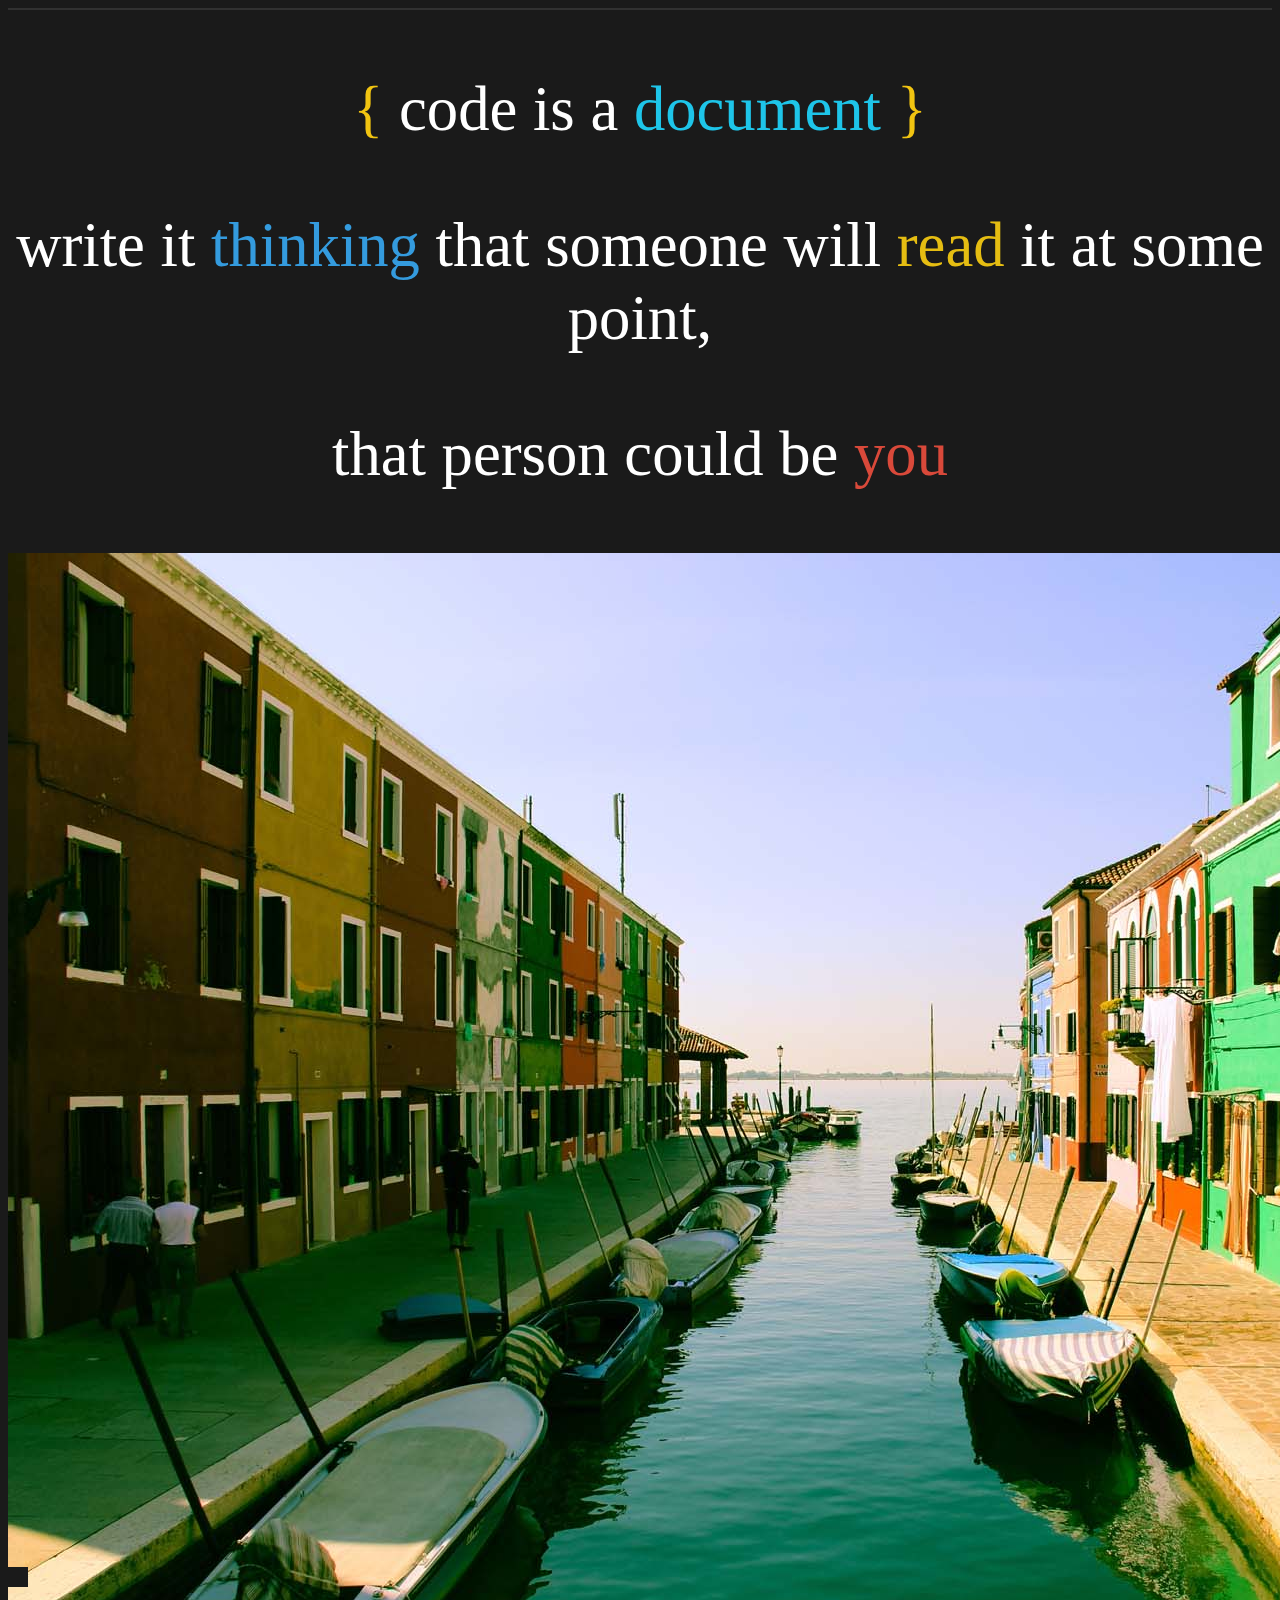
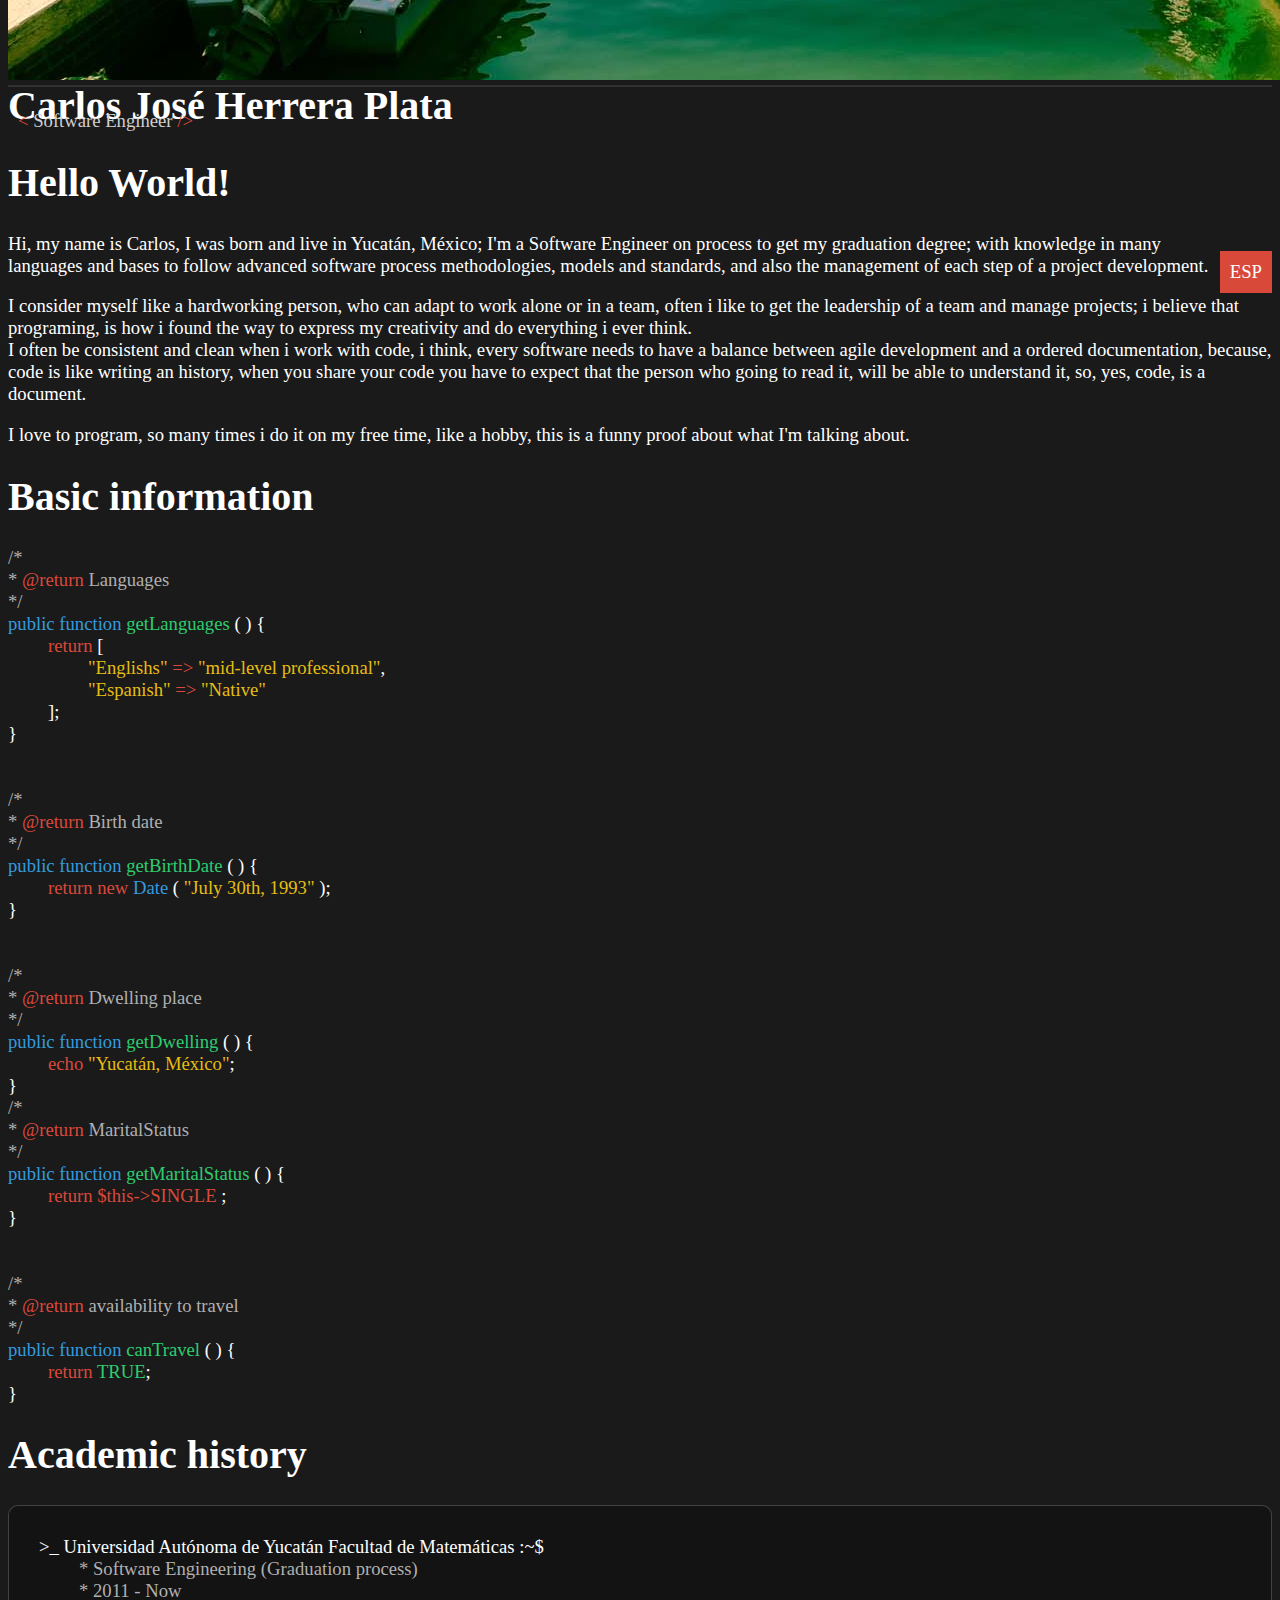
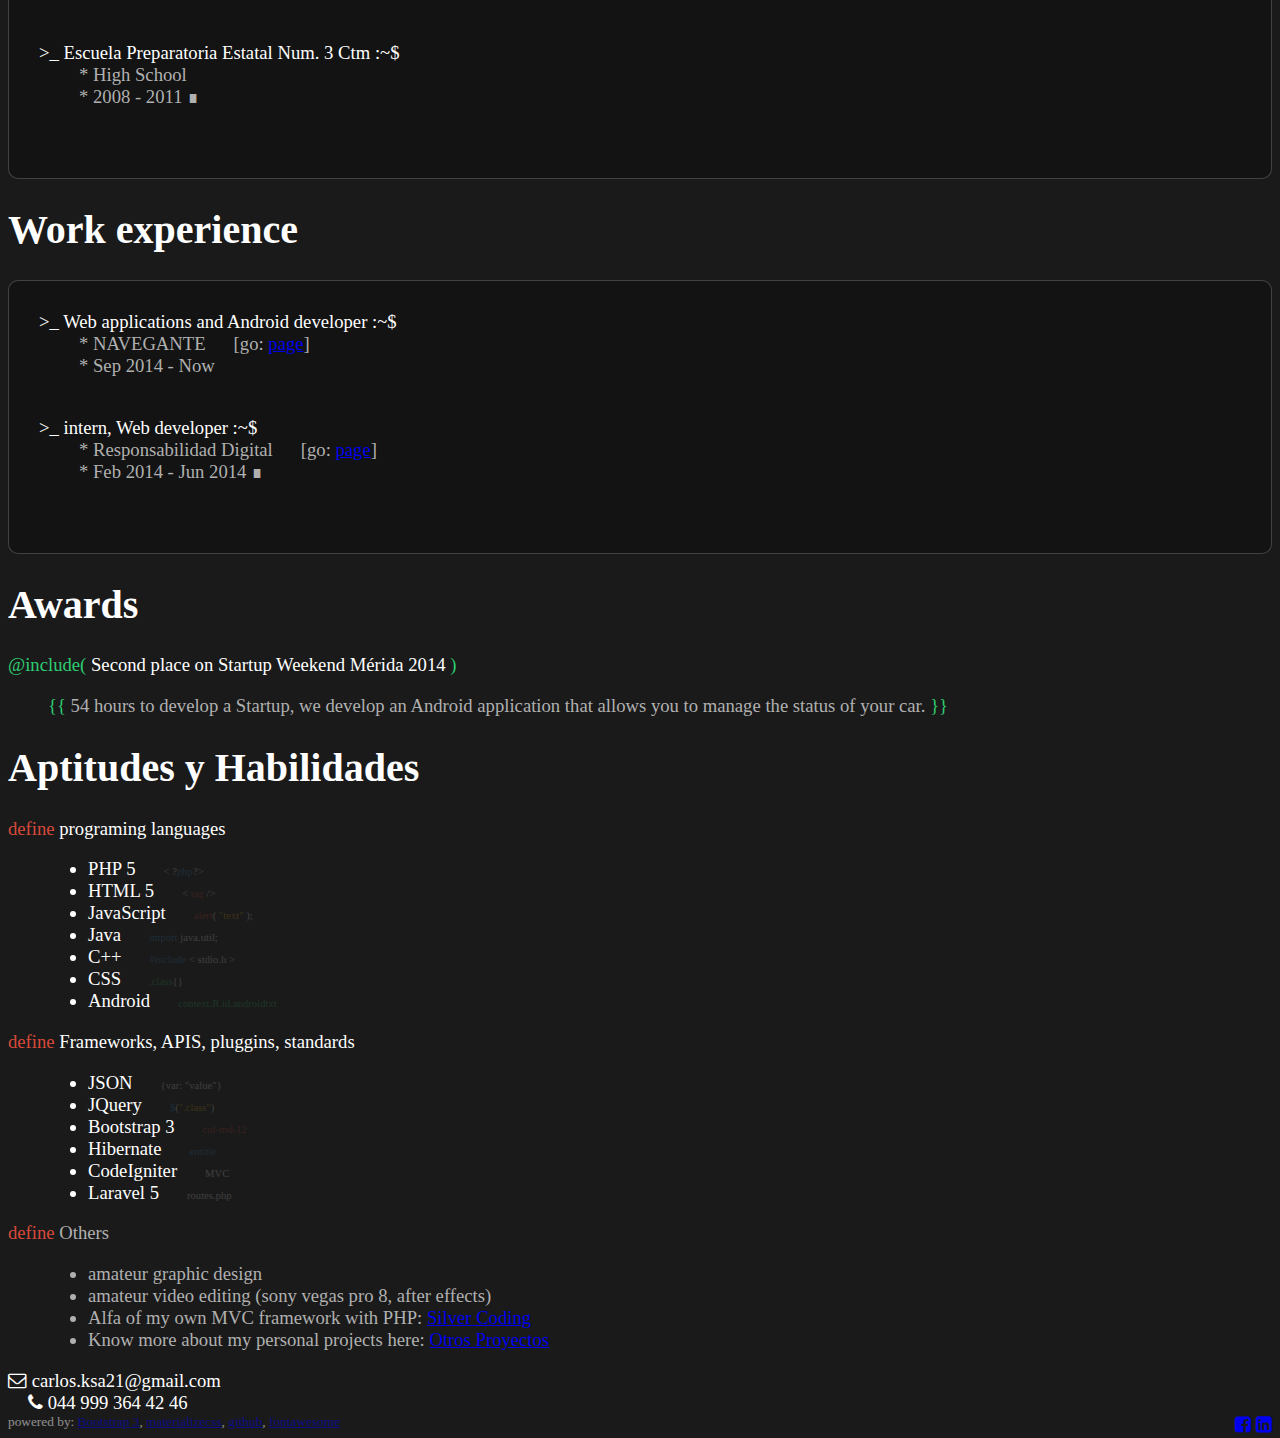
==== eng.html @ 8de384ec "eng final" ====
<!DOCTYPE html>
<html>

<head>
	<meta charset="UTF-8">
	<title>Hello Im Carlos</title>
	<link href="public/css/app.css" rel="stylesheet">
	<link href="public/css/materialize.min.css" rel="stylesheet">
	<link href="public/css/custom.css" rel="stylesheet">
	<link rel="stylesheet" href="https://cdnjs.cloudflare.com/ajax/libs/font-awesome/4.3.0/css/font-awesome.css">
</head>

<body>

	<div class="parallax-container">
		<div class="quote">
			<p> 
				<span style="color:#f1c411" >{</span> 
				code is a <span style="color:#1ec5e9">document</span> 
				<span style="color:#f1c411" >}</span>
			</p>
			<p>
				write it <span style="color:#349bde">thinking</span>  that someone will <span style="color:#e5bd12">read</span> it at some point,
			</p>
			<p>
				that person could be <span style="color:#d9493a">you</span>
			</p>
		</div>
      <div class="parallax"><img src="public/images/parallax1.jpg"></div>
    </div>

    <div class="profile-image container">
    	<div class="row">
    		<div class="col-md-3 col-sm-12">
    			<img src="public/images/perfil.jpg" class="img-responsive img-circle profile" alt="">
    		</div>
    		<div class="col-md-8 col-sm-11 title">
    			<h1>Carlos Jos&eacute; Herrera Plata</h1>
    			<p class="career">
    				<span style="color:#d9493a"><</span> Software Engineer <span style="color:#d9493a">/></span>
    			</p>
    		</div>
    		<div class="col-md-1 col-sm-1">
    			<a href="/"><span class="pull-right" style="  background-color: #d9493a;margin-top: 100px;padding: 10px;">
    				<span style="color:white;">ESP</span>
    			</span></a>
    		</div>
    	</div>

    </div>

    

	<div class="container">
		<div class="row" id="about-me">
			<div class="col-md-12">
				<h1>Hello World!</h1>

				<p>
					Hi, my name is Carlos, I was born and live in Yucatán, México; I'm a Software Engineer on process to get my graduation degree; with knowledge in many languages and bases to follow advanced software process methodologies, models and standards, and also the management of each step of a project development.
				</p>
				<p>
					I consider myself like a hardworking person, who can adapt to work alone or in a team, often i like to get the leadership of a team and manage projects; i believe that programing, is how i found the way to express my creativity and do everything i ever think. <br>
					I often be consistent and clean when i work with code, i think, every software needs to have a balance between agile development and a ordered documentation, because, code is like writing an history, when you share your code you have to expect that the person who going to read it, will be able to understand it, so, yes, code, is a document.
				</p>
				<p>
					I love to program, so many times i do it on my free time, like a hobby, this is a funny proof about what I'm talking about.

				</p>
			</div>
		</div>


		<div class="row" id="basic-info">
			<h1>Basic information</h1>

			<div class="col-md-6">
				<span class="tgrey">
					/* <br>
					*<span class="torange"> @return </span> Languages<br>
					*/
				</span> 
				<br>
				<span style="color:#349bde">public function</span> 
				<span style="color:#2ECC71">getLanguages</span> 
				( ) { <br>
					<div class="tab">
						<span class="torange">return</span> [ 
							<div class="tab">
								<span class="tyellow">"Englishs"</span> <span class="torange"> => </span> <span class="tyellow">"mid-level professional"</span>,
							</div>
							 <div class="tab">
							 	<span class="tyellow">"Espanish"</span> <span class="torange">=></span> <span class="tyellow">"Native"</span>  
							 </div>
						]; <br>
					</div>
				}

				<br> <br> <br>

				<span class="tgrey">
					/* <br>
					*<span class="torange"> @return </span> Birth date <br>
					*/
				</span> 
				<br>
				<span style="color:#349bde">public function</span> 
				<span style="color:#2ECC71">getBirthDate</span> 
				( ) { <br>
					<div class="tab">
						<span class="torange">return new</span> <span class="tblue">Date</span> ( <span class="tyellow">"July 30th, 1993"</span> ); <br>
					</div>
				}

				<br> <br> <br>

				<span class="tgrey">
					/* <br>
					*<span class="torange"> @return </span> Dwelling place <br>
					*/
				</span> 
				<br>
				<span style="color:#349bde">public function</span> 
				<span style="color:#2ECC71">getDwelling</span> 
				( ) { <br>
					<div class="tab">
						<span class="torange">echo</span> <span class="tyellow">"Yucatán, México"</span>; <br>
					</div>
				}
			</div>

			<div class="col-md-6">
				<span class="tgrey">
					/* <br>
					*<span class="torange"> @return </span> MaritalStatus <br>
					*/
				</span> 
				<br>
				<span style="color:#349bde">public function</span> 
				<span style="color:#2ECC71">getMaritalStatus</span> 
				( ) { <br>
					<div class="tab">
						<span class="torange">return $this->SINGLE</span> ; <br>
					</div>
				}

				<br> <br> <br>

				<span class="tgrey">
					/* <br>
					*<span class="torange"> @return </span> availability to travel <br>
					*/
				</span> 
				<br>
				<span style="color:#349bde">public function</span> 
				<span style="color:#2ECC71">canTravel</span> 
				( ) { <br>
					<div class="tab">
						<span class="torange">return</span> <span class="tgreen">TRUE</span>; <br>
					</div>
				}
			</div>
		</div>
		
		

		<div class="row" id="stundet">
			<h1>Academic history</h1>

			<div class="prompt">
				<div class="command">
					>_ Universidad Autónoma de Yucatán Facultad de Matemáticas :~$
					<div class="tab tgrey">
						* Software Engineering (Graduation process) <br>
						* 2011 - Now
					</div>
				</div>
				<div class="command">
					>_ Escuela Preparatoria Estatal Num. 3 Ctm :~$
					<div class="tab tgrey">
						* High School <br>
						* 2008 - 2011 &#8718;
					</div>
				</div>
			</div>
		</div>


		<div class="row" id="exp">
			<h1>Work experience</h1>

			<div class="prompt">
				<div class="command">
					>_ Web applications and Android developer :~$ 
					<div class="tab tgrey">
						* NAVEGANTE &emsp; [go: <a href="http://navegantes.mx/">page</a>]<br>
						* Sep 2014 - Now
					</div>
				</div>
				<div class="command">
					>_ intern, Web developer :~$
					<div class="tab tgrey">
						* Responsabilidad Digital &emsp; [go: <a href="http://www.responsabilidaddigital.org/">page</a>]<br>
						* Feb 2014 - Jun 2014 &#8718;
					</div>
				</div>
			</div>
		</div>
		
		<div class="row" id="reconocimientos">
			<h1> Awards </h1>
			<p>
				<span class="tgreen">@include(</span> Second place on Startup Weekend Mérida 2014 <span class="tgreen">)</span></span>
				<div class="tab tgrey">
					<span class="tgreen">{{</span> 54 hours to develop a Startup, we develop an Android application that allows you to manage the status of your car.
					<span class="tgreen">}}</span>
				</div>
			</p>
		</div>


		<div class="row" id="apt">
			<div class="row">
				<h1>Aptitudes y Habilidades</h1>
				<div class="col-md-6">
					<div class="row">
						<span class="torange">define </span> programing languages
						<div class="tab">
							<ul>
								<li>PHP 5 &emsp; <span class="small"> < ?<span class="tblue">php</span>?> </span> </li>
								<li>HTML 5 &emsp; <span class="small"> < <span class="torange">tag </span> /> </span></li>
								<li>JavaScript &emsp; <span class="small"><span class="torange">alert</span>( <span class="tyellow">"text"</span> ); </span></li>
								<li>Java &emsp; <span class="small"> <span class="tblue">import</span> java.util; </span></li>
								<li>C++ &emsp; <span class="small"> <span class="tblue">#include</span> < stdio.h > </span> </li>
								<li>CSS &emsp; <span class="small"> <span class="tgreen">.class</span>{} </span></li>
								<li>Android &emsp; <span class="small tgreen">context.R.id.androidtxt</span> </li>
							</ul>
						</div>
					</div>
				</div>

				<div class="col-md-6">
					<span class="torange">define </span> Frameworks, APIS, pluggins, standards
					<div class="tab">
						<ul>
							<li>JSON &emsp; <span class="small"> {var: "value"}</span> </li>
							<li>JQuery &emsp; <span class="small"> <span class="tblue">$</span>(<span class="tyellow">".class"</span>) </span> </li>
							<li>Bootstrap 3 &emsp; <span class="small"> <span class="torange">col-md-12</span> </span> </li>
							<li>Hibernate &emsp; <span class="small"> <span class="tblue">entitie</span> </span></li>
							<li>CodeIgniter &emsp; <span class="small"> MVC </span> </li>
							<li>Laravel 5 &emsp; <span class="small"> routes.php </span> </li>
						</ul>
					</div>
				</div>

			</div>

			<div class="row">
				<div class="col-md-6 tgrey">
					<span class="torange">define </span> Others
					<div class="tab">
						<ul>
							<li>amateur graphic design</li>
							<li>amateur video editing (sony vegas pro 8, after effects)</li>
							<li>Alfa of my own MVC framework with PHP: <a href="http://github.com/kingskull619/mvc" target="_blank">Silver Coding</a></li>
							<li>Know more about my personal projects here: <a href="http://github.com/kingskull619?tab=repositories" target="_blank">Otros Proyectos</a></li>
						</ul>
					</div>
				</div>
			</div>
		</div>


	</div>

	<footer class="page-footer grey darken-4">
          <div class="container ">
            <div class="row">
              <div class="col-md-4">
              	<i class="fa fa-envelope-o"></i> carlos.ksa21@gmail.com
              </div>
              <div class="col-md-4">      	
              	<i class="fa fa-phone" style="margin-left:20px;"></i> 044 999 364 42 46</i>
              </div>
              <div class="col-md-4">
              	<div class="social">
              		<a href="http://www.facebook.com/carlos.herreraplata" class="btn-floating" target="_blank"><i class="fa fa-facebook-square"></i></a>
              		<a href="http://mx.linkedin.com/pub/carlos-josé-herrera-plata/a4/596/bb6" class="btn-floating" target="_blank"><i class="fa fa-linkedin-square"></i></a>
              	</div>
              </div>
            </div>
          </div>
          <div class="footer-copyright">
            <div class="container">
	            powered by: <a href="http://getbootstrap.com/" class="text-white">Bootstrap 3</a>, 
	            <a href="http://materializecss.com/buttons.html" class="text-white">materializecss</a>,
	            <a href="www.github.com" class="text-white">github</a>,
	            <a href="http://fortawesome.github.io/Font-Awesome/" class="text-white">fontawesome</a>
            </div>
          </div>
 	</footer>

<!-- /////////////////////scripts///////////////////////////////////////////// -->

<script src="https://cdnjs.cloudflare.com/ajax/libs/jquery/2.1.3/jquery.min.js"></script>
<script type="text/javascript" src="https://cdnjs.cloudflare.com/ajax/libs/twitter-bootstrap/3.3.4/js/bootstrap.min.js"></script>
<script type="text/javascript" src="public/js/materialize.min.js"></script>

<script type="text/javascript">
	$(document).ready(function(){
	      $('.parallax').parallax();
	    });
</script>

</body>
</html>
---- public/css/custom.css ----
body{
	background-color: #1a1a1a !important;
	color: white;
	font-size: 14pt;
}

pre{
	background-color: #1a1a1a !important;
	  border: none;
	  color: white;
}
h1 {
	font-size: 30pt;
}
h2{
	font-size: 25pt;
}
h3{
	font-size: 20pt;
}

.profile{
	max-height: 250px;
	border: 10px solid #1a1a1a;
}

.profile-image{
	margin-top: -120px;
}

.quote{
	color: white;
	text-align: center;
	margin-top: 5%;
	font-size: 47pt;
}

.title{
	margin-top: 90px;
}

.title h1{
	margin-bottom: 0;
}

.title .career{
	color: #CFCFCF;
  	margin-top: -19px;
  	font-size: 14pt;
  	margin-left: 10px;
}

.parallax-container{
	border-bottom: 2px solid rgba(255, 255, 255, 0.1);
	border-top: 2px solid rgba(255, 255, 255, 0.1);
}

.tgrey{
	color:#B0B0B0;
}

.torange{
	color:#d9493a;
}

.tgreen{
	color:#2ECC71;
}

.tblue{
	color:#349bde;
}
.tyellow{
	color:#e5bd12;
}

.tab{
	  margin-left: 40px;
}
.prompt{
	background-color: rgb(19, 19, 19);
	padding: 30px;
	border-radius: 10px;
	border: 1px solid rgba(142, 141, 141, 0.39);
}
.command{
	margin-bottom: 40px;
}

.small {
  font-size: 8pt;
  opacity: 0.15;
}

.social{
	float: right;
}
.footer-copyright{
	font-size: 10pt;
	opacity: 0.5;
}
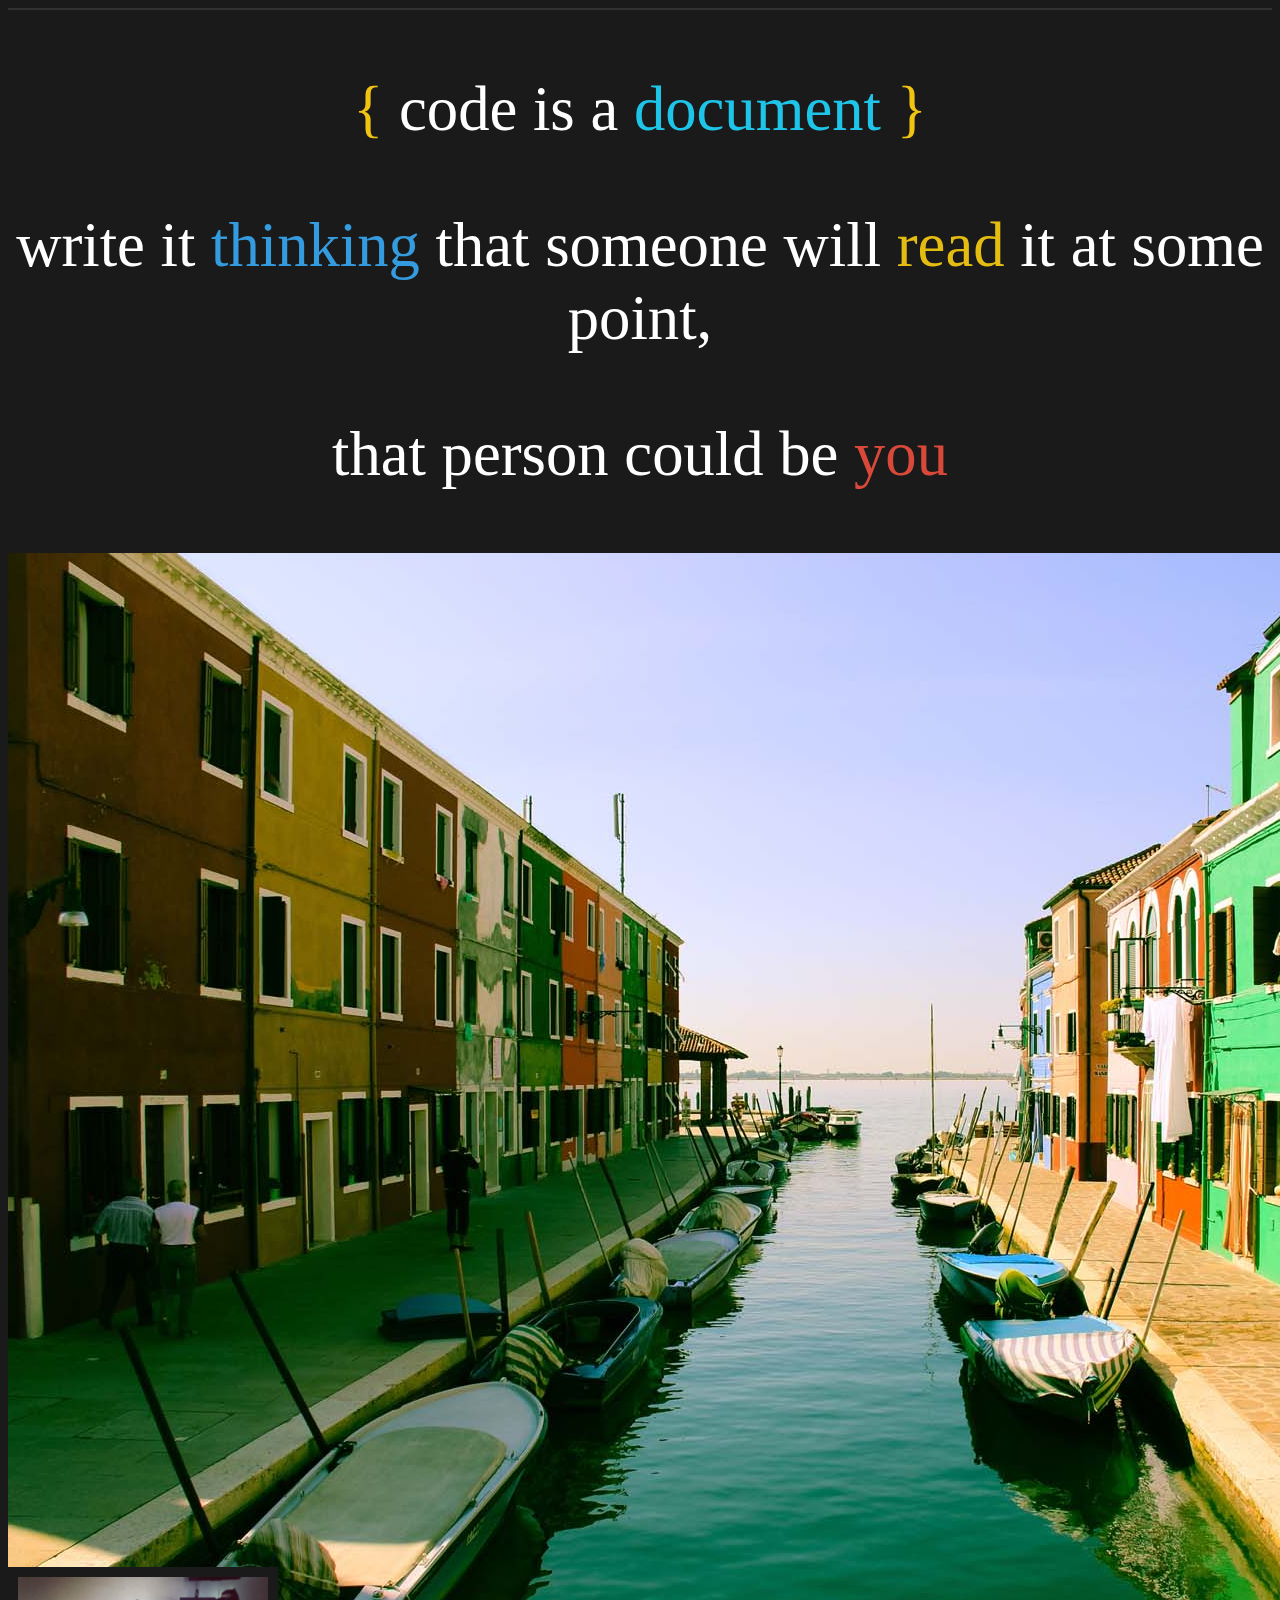
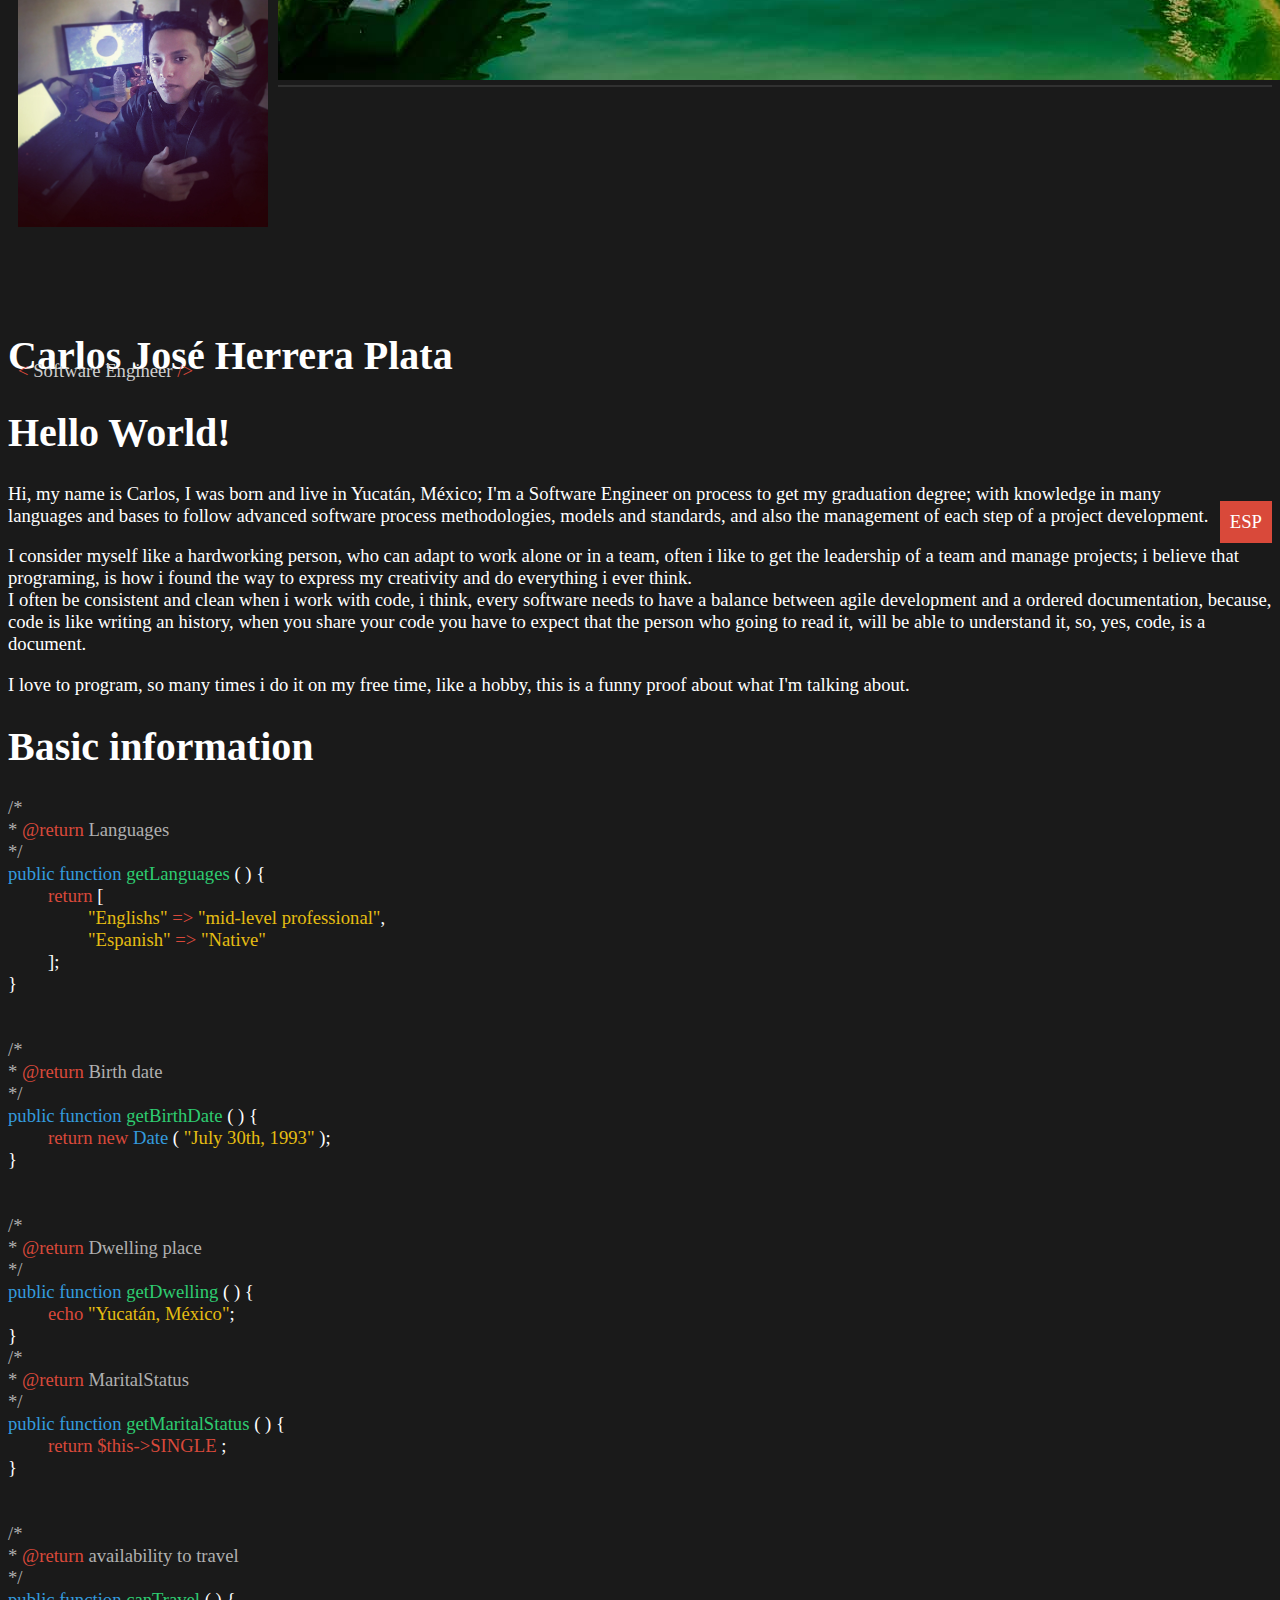
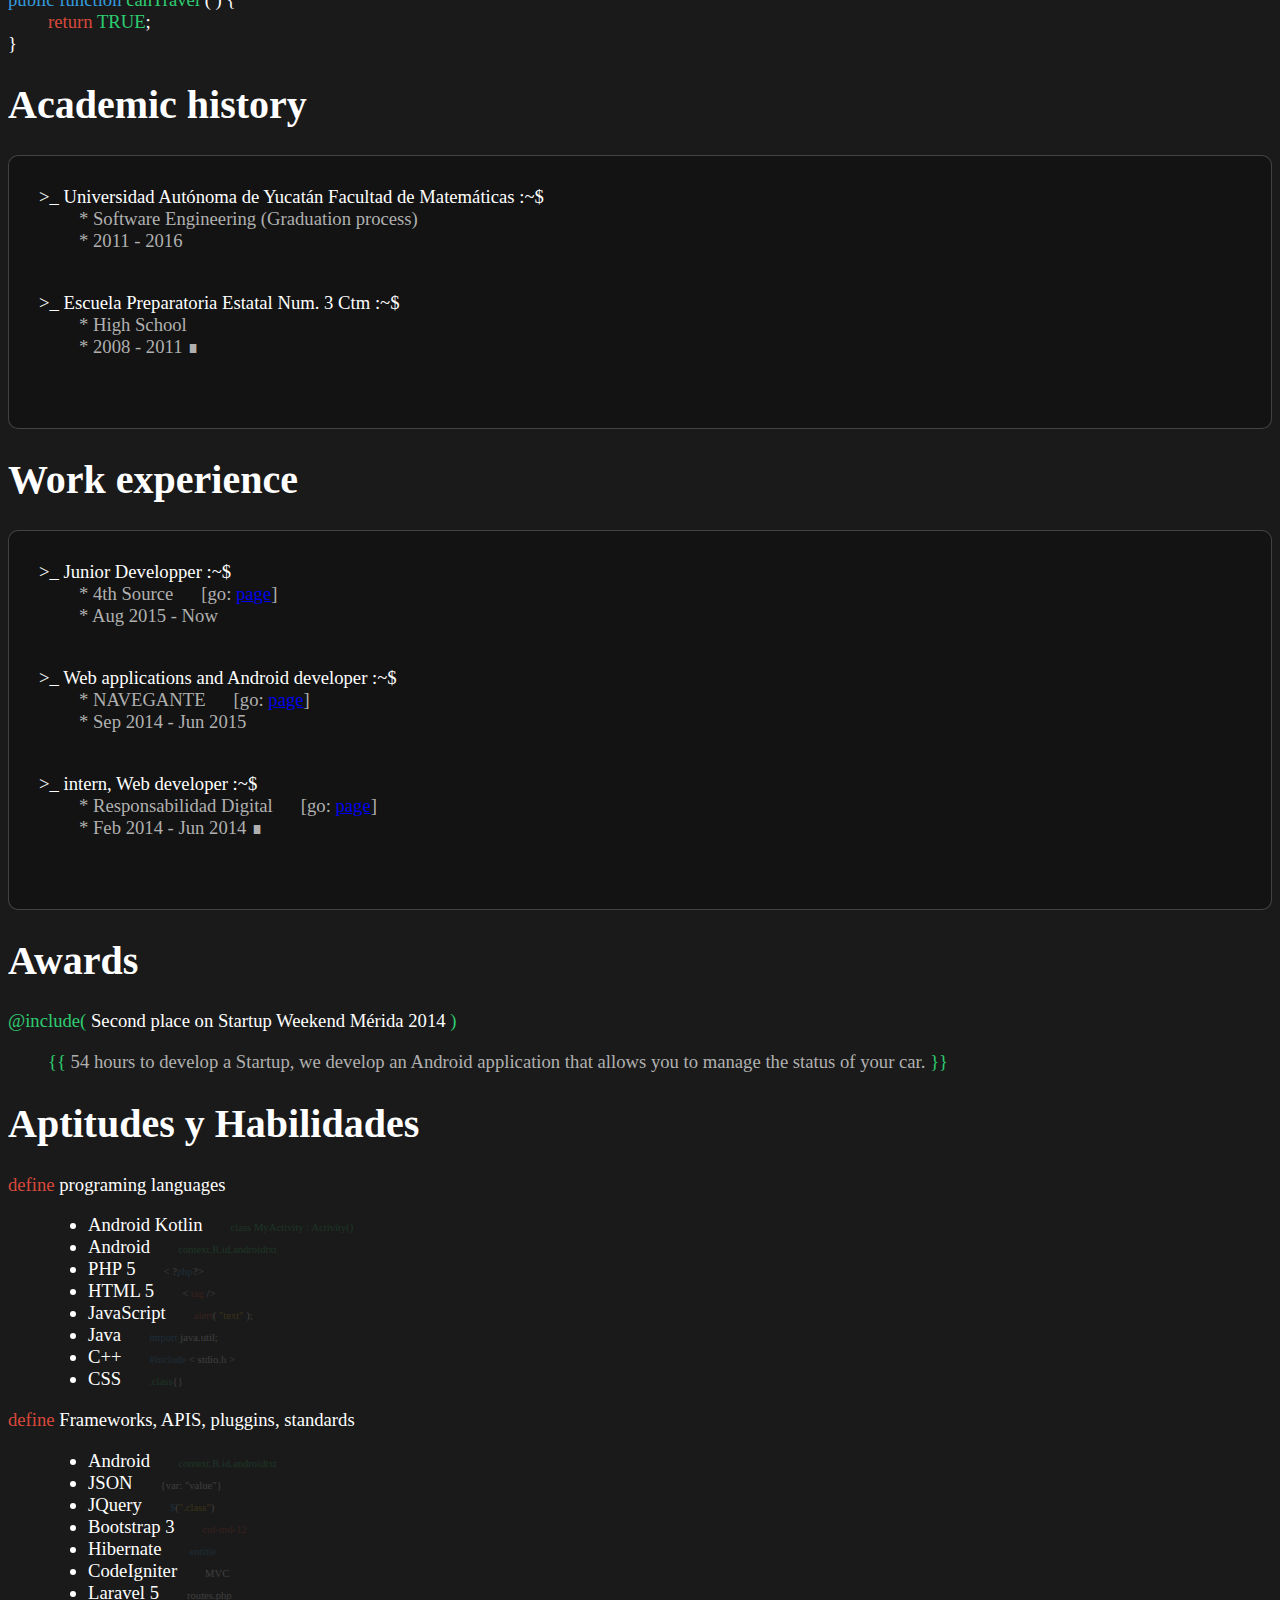
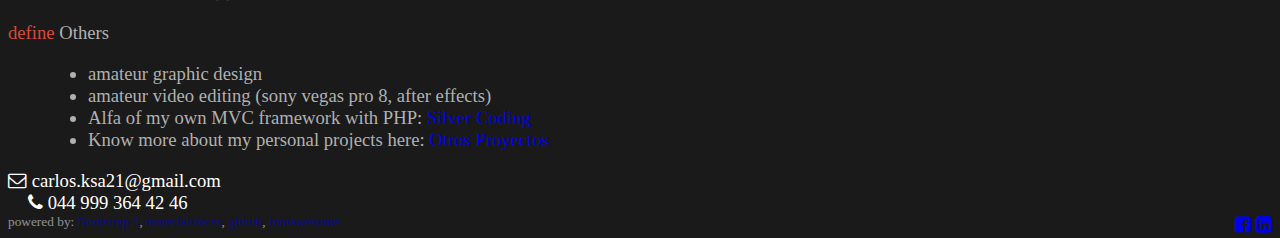
==== commit ea63934f: "Updated" ====
--- a/eng.html
+++ b/eng.html
@@ -172,7 +172,7 @@
 					>_ Universidad Autónoma de Yucatán Facultad de Matemáticas :~$
 					<div class="tab tgrey">
 						* Software Engineering (Graduation process) <br>
-						* 2011 - Now
+						* 2011 - 2016
 					</div>
 				</div>
 				<div class="command">
@@ -191,10 +191,17 @@
 
 			<div class="prompt">
 				<div class="command">
+					>_ Junior Developper :~$ 
+					<div class="tab tgrey">
+						* 4th Source &emsp; [go: <a href="http://www.4thsource.com/">page</a>]<br>
+						* Aug 2015 - Now
+					</div>
+				</div>
+				<div class="command">
 					>_ Web applications and Android developer :~$ 
 					<div class="tab tgrey">
 						* NAVEGANTE &emsp; [go: <a href="http://navegantes.mx/">page</a>]<br>
-						* Sep 2014 - Now
+						* Sep 2014 - Jun 2015
 					</div>
 				</div>
 				<div class="command">
@@ -227,13 +234,14 @@
 						<span class="torange">define </span> programing languages
 						<div class="tab">
 							<ul>
+								<li>Android Kotlin &emsp; <span class="small tgreen">class MyActivity : Activity()</span> </li>
+								<li>Android &emsp; <span class="small tgreen">context.R.id.androidtxt</span> </li>
 								<li>PHP 5 &emsp; <span class="small"> < ?<span class="tblue">php</span>?> </span> </li>
 								<li>HTML 5 &emsp; <span class="small"> < <span class="torange">tag </span> /> </span></li>
 								<li>JavaScript &emsp; <span class="small"><span class="torange">alert</span>( <span class="tyellow">"text"</span> ); </span></li>
 								<li>Java &emsp; <span class="small"> <span class="tblue">import</span> java.util; </span></li>
 								<li>C++ &emsp; <span class="small"> <span class="tblue">#include</span> < stdio.h > </span> </li>
 								<li>CSS &emsp; <span class="small"> <span class="tgreen">.class</span>{} </span></li>
-								<li>Android &emsp; <span class="small tgreen">context.R.id.androidtxt</span> </li>
 							</ul>
 						</div>
 					</div>
@@ -243,6 +251,7 @@
 					<span class="torange">define </span> Frameworks, APIS, pluggins, standards
 					<div class="tab">
 						<ul>
+							<li>Android &emsp; <span class="small tgreen">context.R.id.androidtxt</span> </li>
 							<li>JSON &emsp; <span class="small"> {var: "value"}</span> </li>
 							<li>JQuery &emsp; <span class="small"> <span class="tblue">$</span>(<span class="tyellow">".class"</span>) </span> </li>
 							<li>Bootstrap 3 &emsp; <span class="small"> <span class="torange">col-md-12</span> </span> </li>
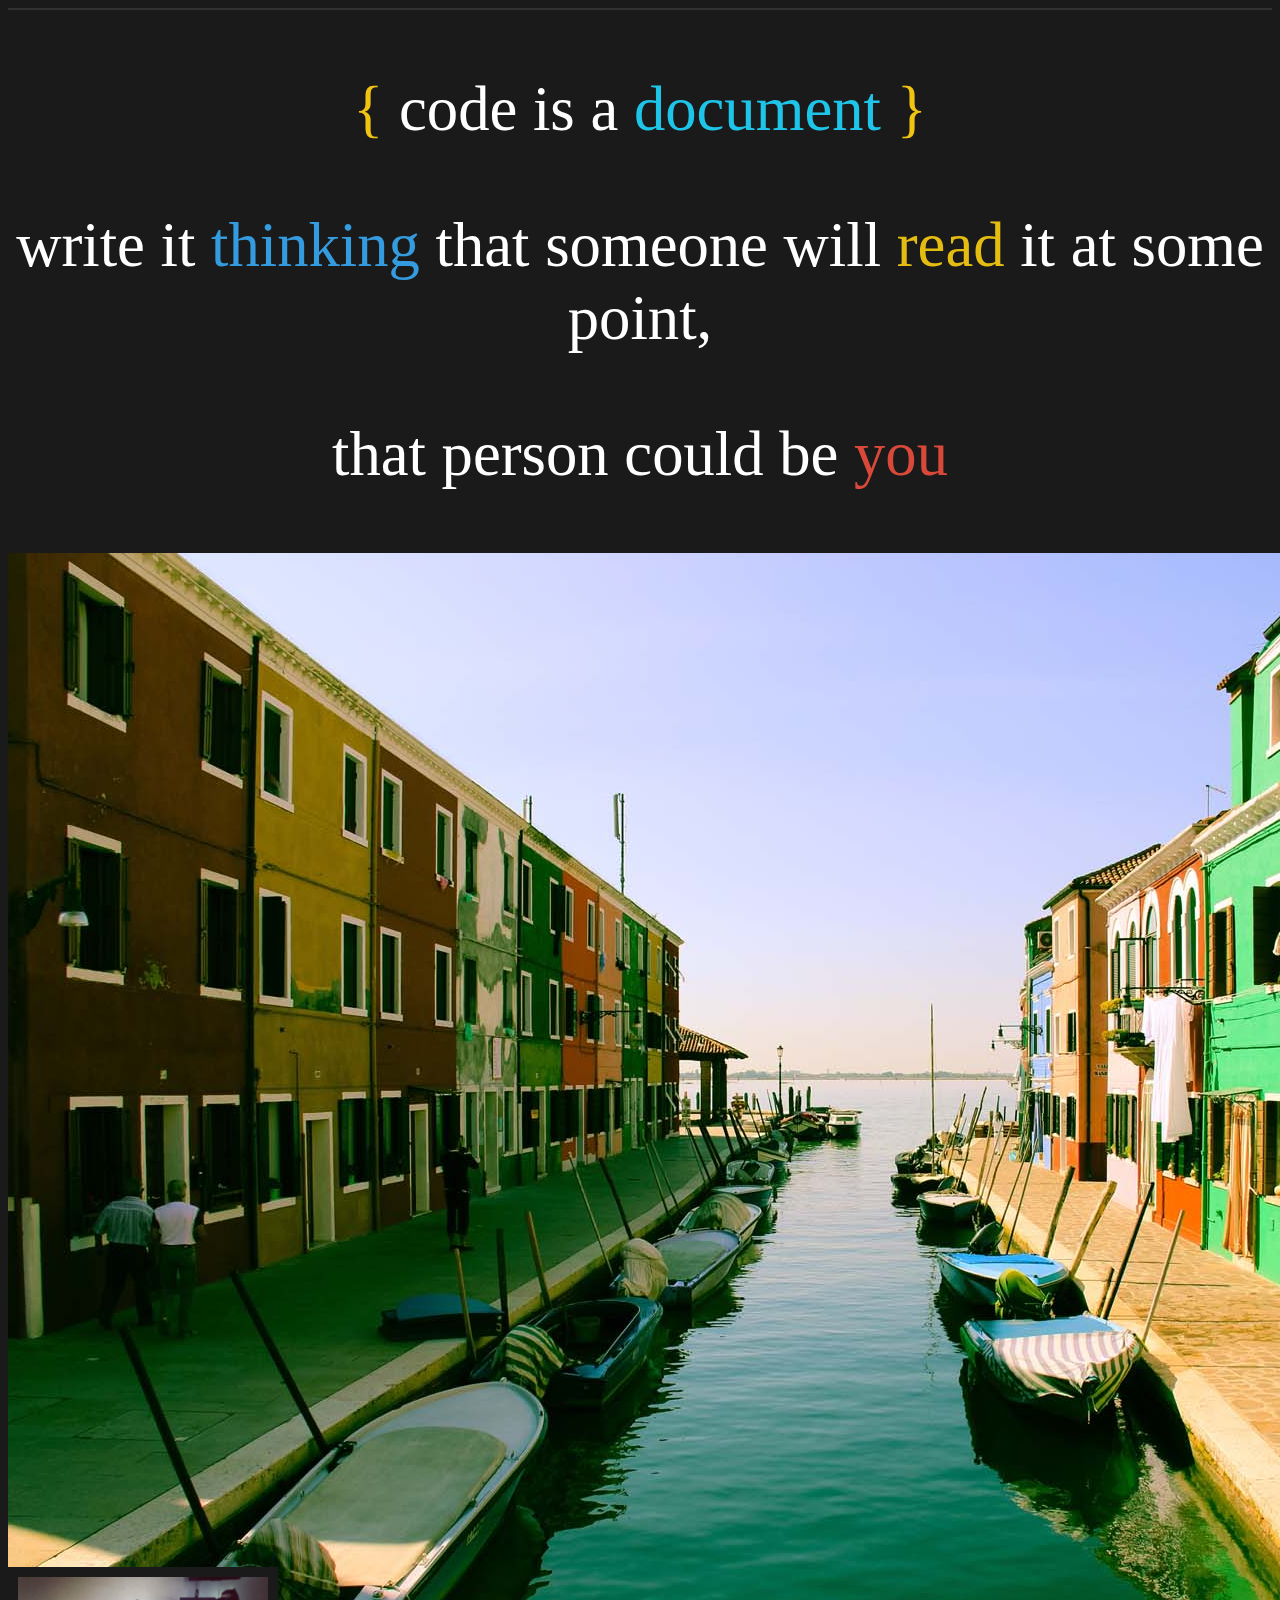
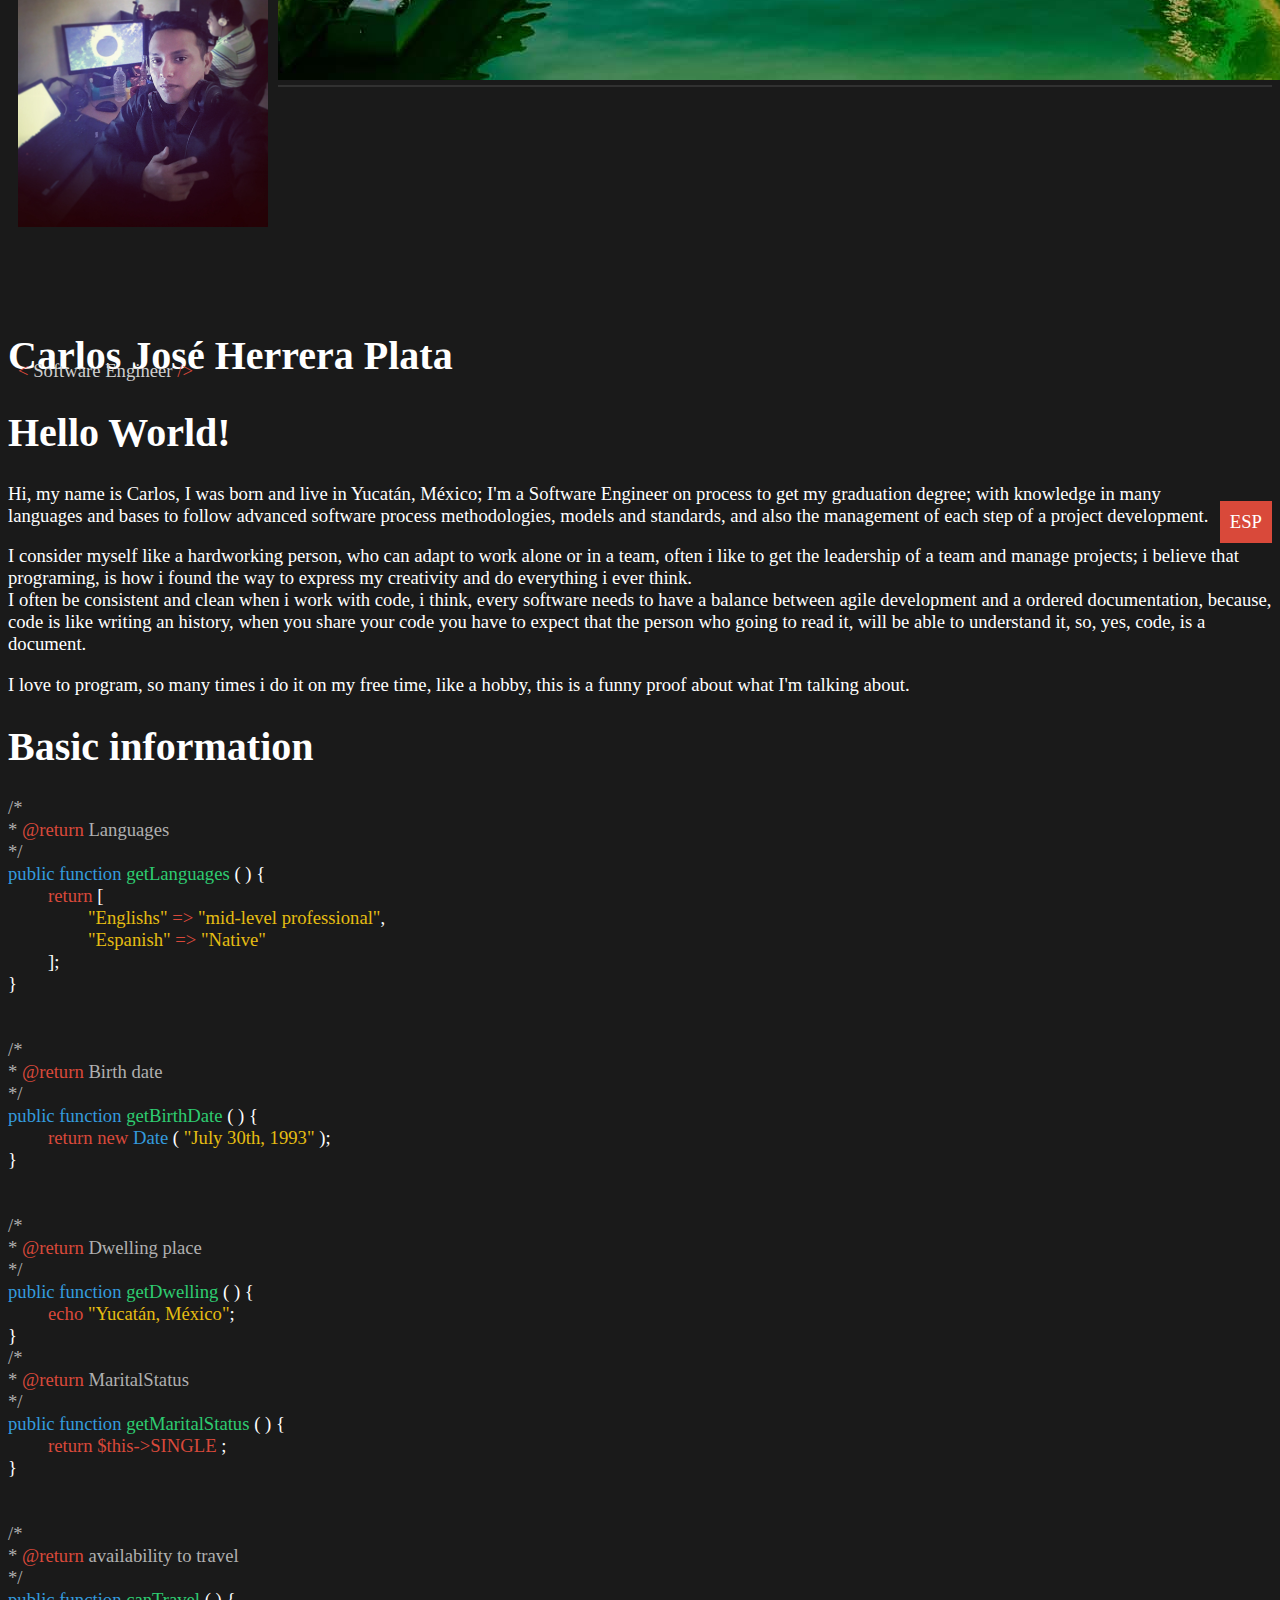
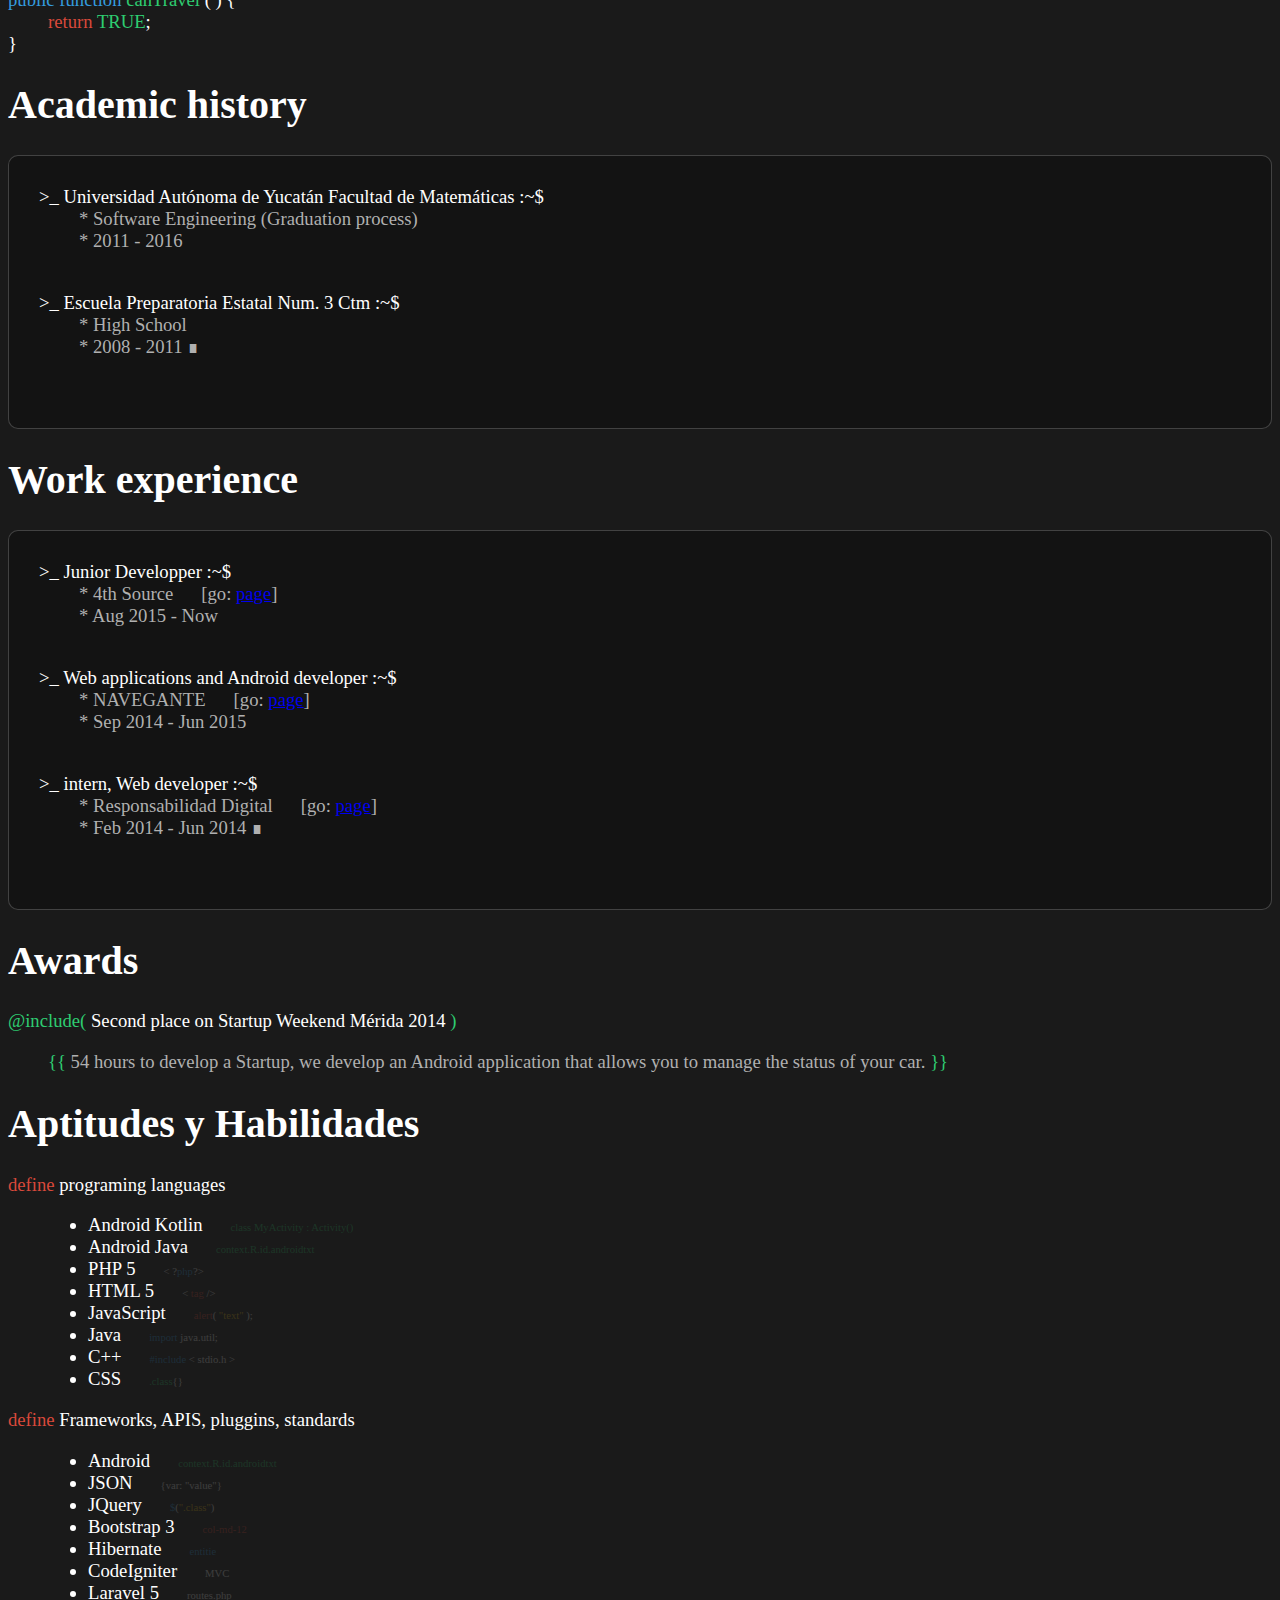
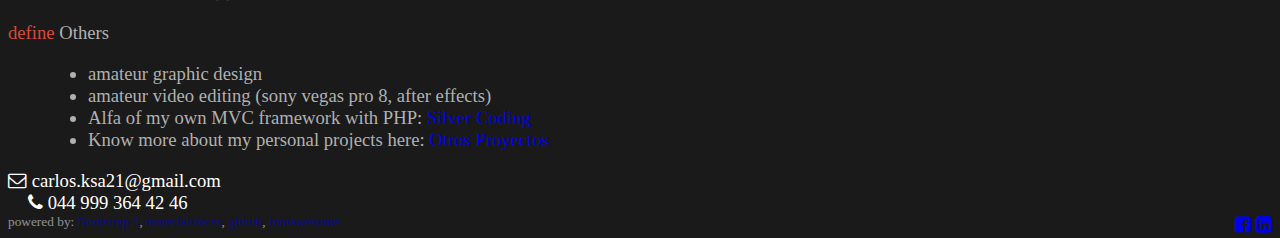
==== commit 4986cde4: "update" ====
--- a/eng.html
+++ b/eng.html
@@ -235,7 +235,7 @@
 						<div class="tab">
 							<ul>
 								<li>Android Kotlin &emsp; <span class="small tgreen">class MyActivity : Activity()</span> </li>
-								<li>Android &emsp; <span class="small tgreen">context.R.id.androidtxt</span> </li>
+								<li>Android Java &emsp; <span class="small tgreen">context.R.id.androidtxt</span> </li>
 								<li>PHP 5 &emsp; <span class="small"> < ?<span class="tblue">php</span>?> </span> </li>
 								<li>HTML 5 &emsp; <span class="small"> < <span class="torange">tag </span> /> </span></li>
 								<li>JavaScript &emsp; <span class="small"><span class="torange">alert</span>( <span class="tyellow">"text"</span> ); </span></li>
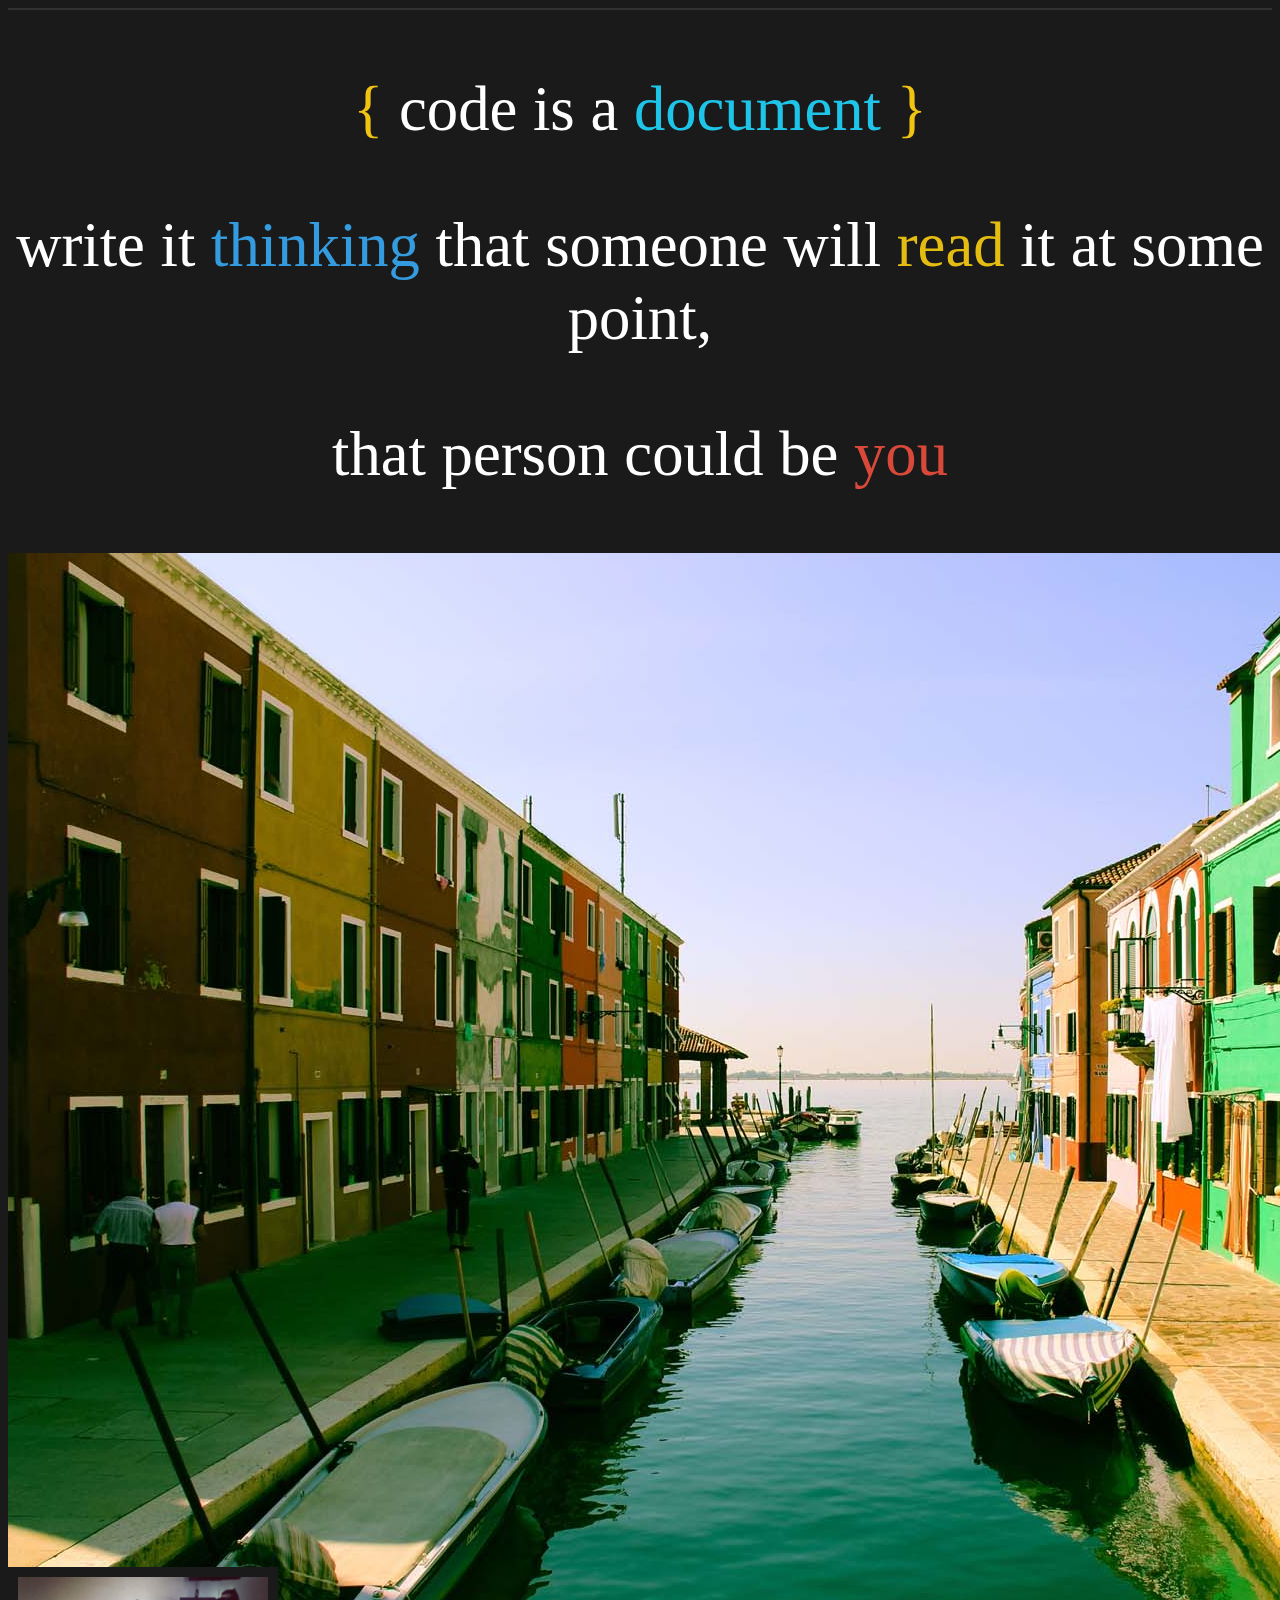
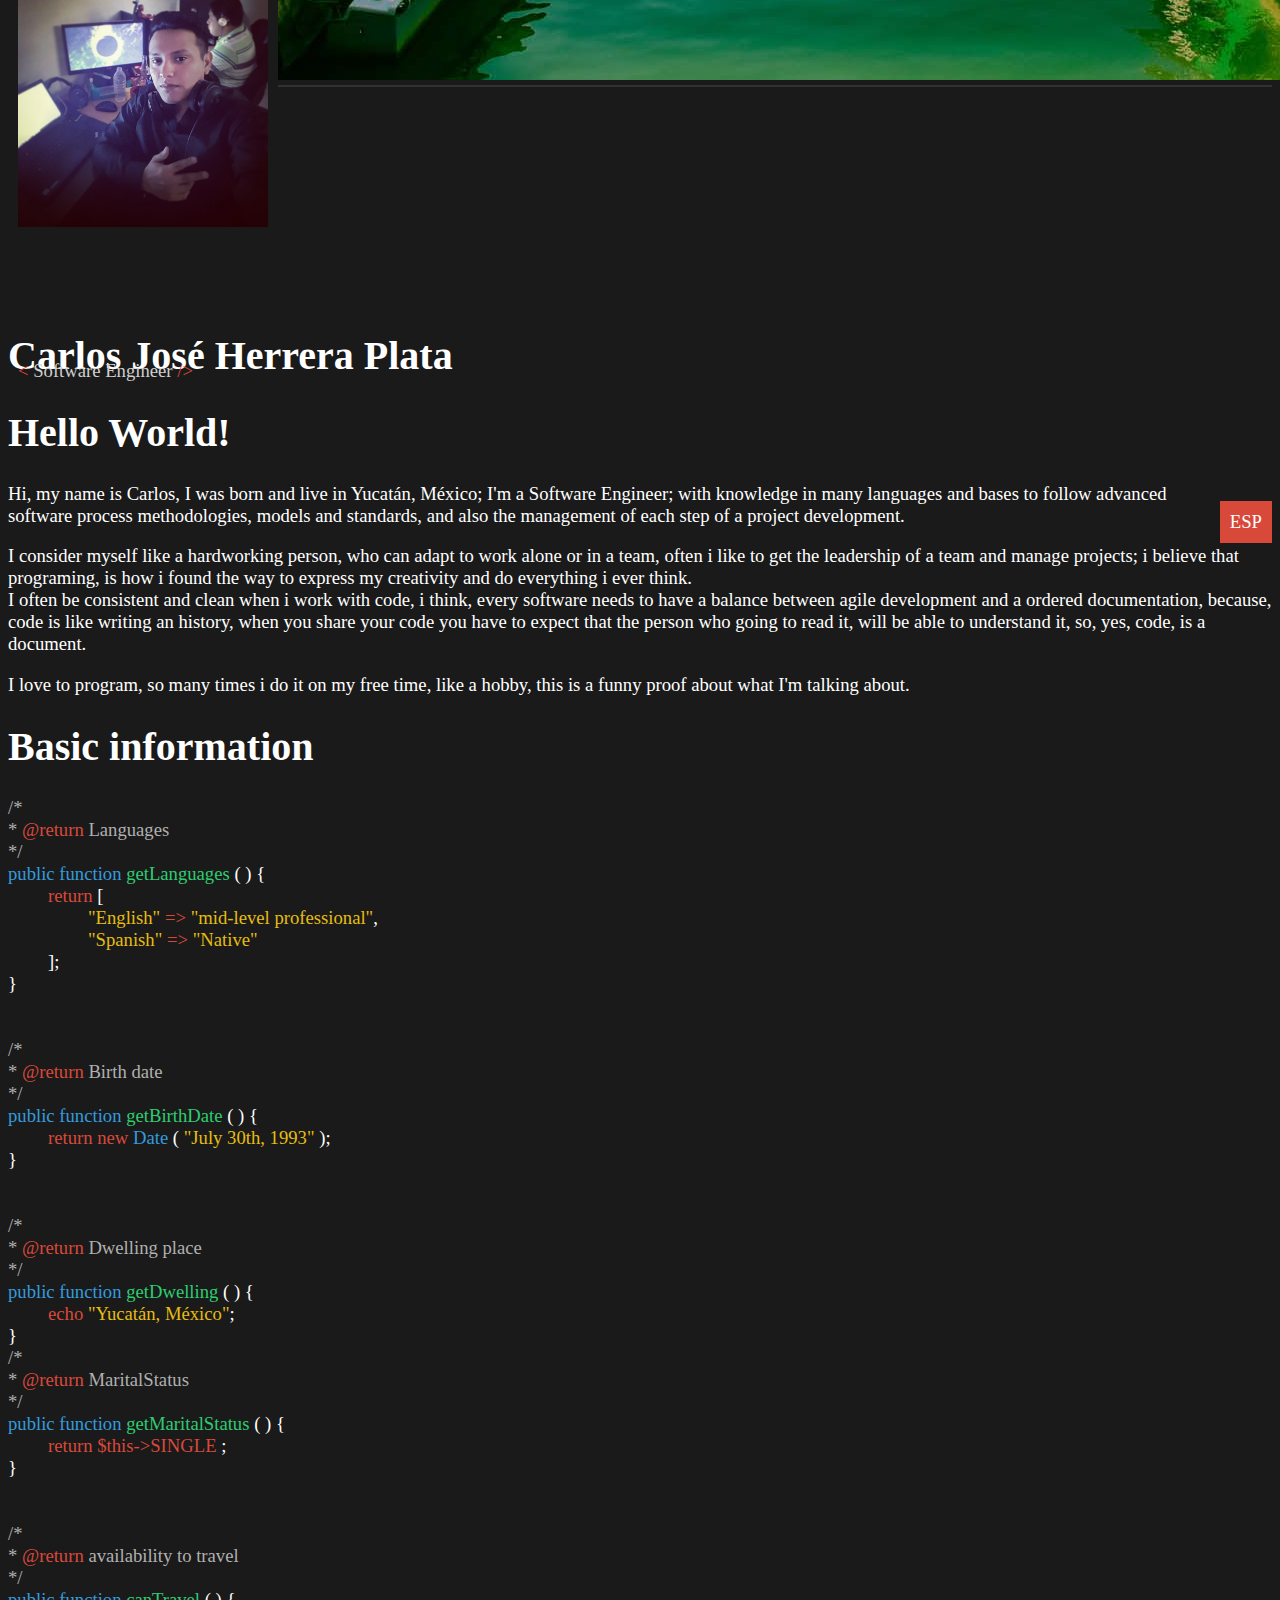
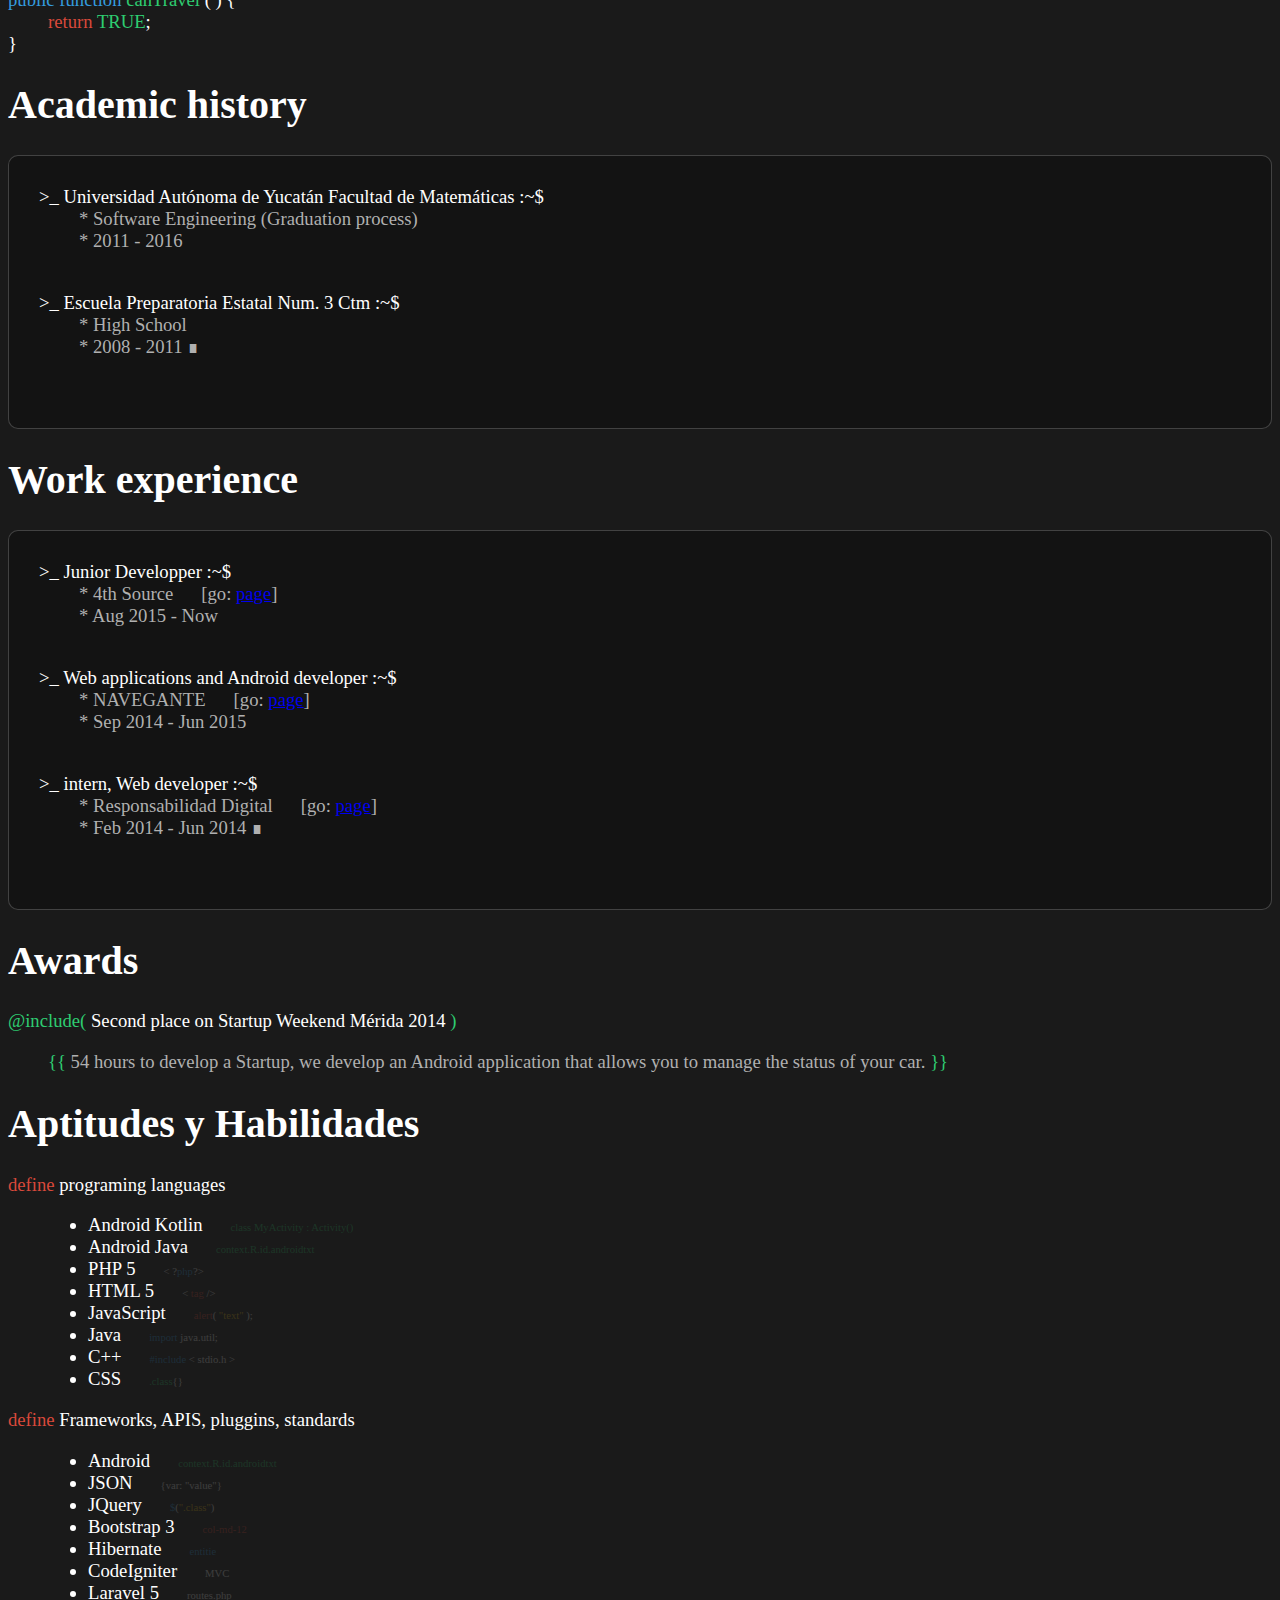
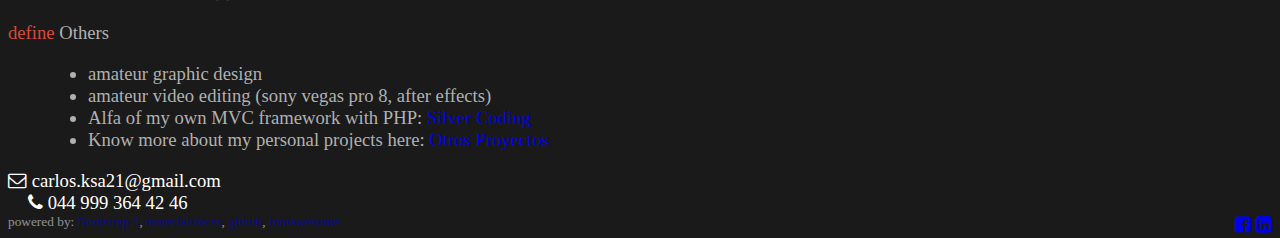
==== commit 11e667ff: "update" ====
--- a/eng.html
+++ b/eng.html
@@ -57,7 +57,7 @@
 				<h1>Hello World!</h1>
 
 				<p>
-					Hi, my name is Carlos, I was born and live in Yucatán, México; I'm a Software Engineer on process to get my graduation degree; with knowledge in many languages and bases to follow advanced software process methodologies, models and standards, and also the management of each step of a project development.
+					Hi, my name is Carlos, I was born and live in Yucatán, México; I'm a Software Engineer; with knowledge in many languages and bases to follow advanced software process methodologies, models and standards, and also the management of each step of a project development.
 				</p>
 				<p>
 					I consider myself like a hardworking person, who can adapt to work alone or in a team, often i like to get the leadership of a team and manage projects; i believe that programing, is how i found the way to express my creativity and do everything i ever think. <br>
@@ -87,10 +87,10 @@
 					<div class="tab">
 						<span class="torange">return</span> [ 
 							<div class="tab">
-								<span class="tyellow">"Englishs"</span> <span class="torange"> => </span> <span class="tyellow">"mid-level professional"</span>,
+								<span class="tyellow">"English"</span> <span class="torange"> => </span> <span class="tyellow">"mid-level professional"</span>,
 							</div>
 							 <div class="tab">
-							 	<span class="tyellow">"Espanish"</span> <span class="torange">=></span> <span class="tyellow">"Native"</span>  
+							 	<span class="tyellow">"Spanish"</span> <span class="torange">=></span> <span class="tyellow">"Native"</span>  
 							 </div>
 						]; <br>
 					</div>
